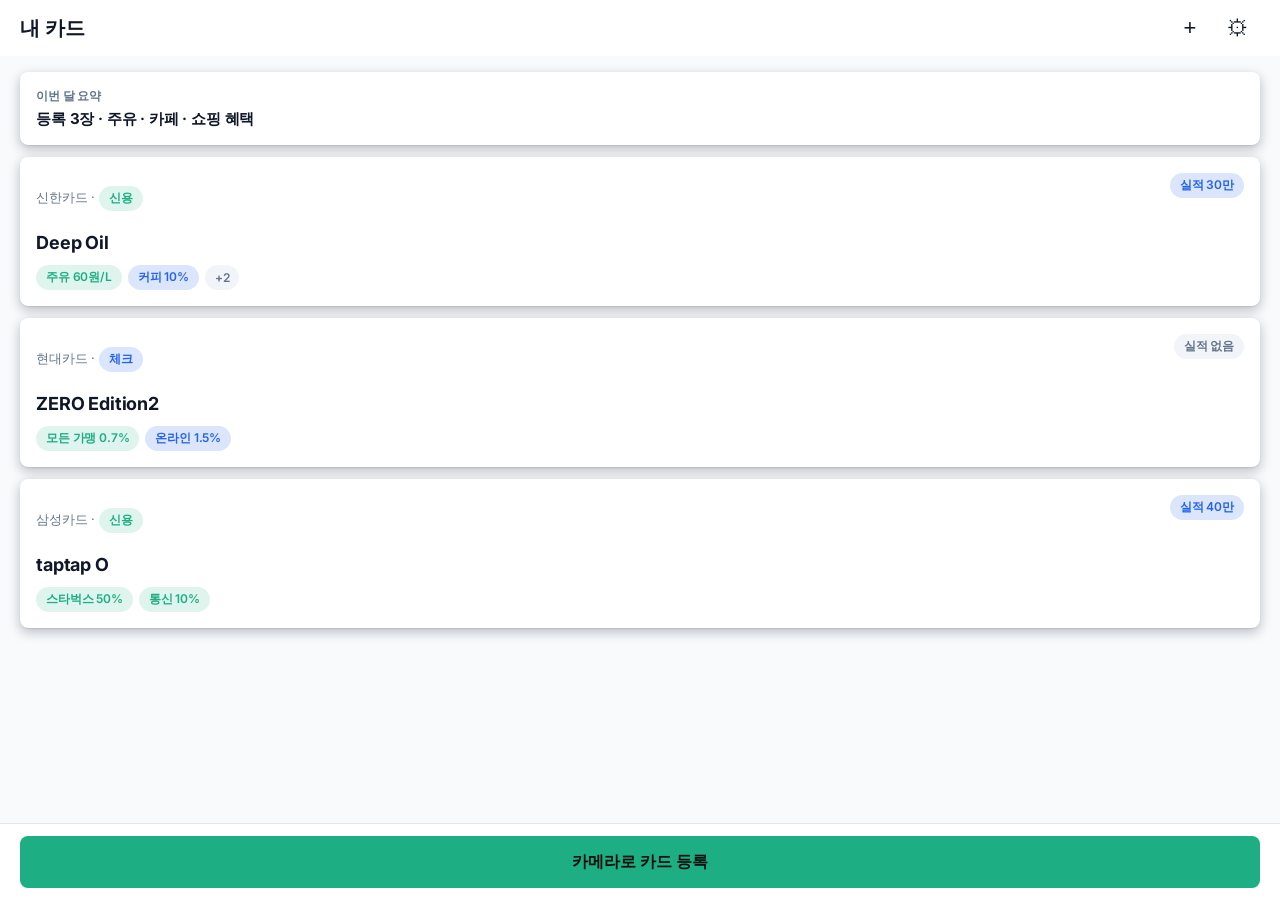
==== index.html @ 64fb3146 "yCard init commit" ====
<!DOCTYPE html>
<html lang="ko">
<head>
  <meta charset="UTF-8" />
  <meta name="viewport" content="width=device-width, initial-scale=1.0, viewport-fit=cover" />
  <meta name="theme-color" content="#f6f8fa" />
  <title>yCard</title>
  <link rel="preconnect" href="https://fonts.googleapis.com" />
  <link href="https://fonts.googleapis.com/css2?family=Inter:wght@400;500;600;700&display=swap" rel="stylesheet" />
  <link rel="stylesheet" href="css/omegon-theme.css" />
  <link rel="stylesheet" href="css/app.css" />
</head>
<body>
  <div class="app-shell">
    <header class="app-header">
      <h1 class="app-title">내 카드</h1>
      <div class="header-actions">
        <button type="button" class="icon-btn" data-later aria-label="카드 등록">+</button>
        <button type="button" class="icon-btn" data-later aria-label="설정">⚙</button>
      </div>
    </header>

    <main class="app-main">
      <section class="rich-card">
        <p class="summary-label">이번 달 요약</p>
        <p class="summary-text">등록 3장 · 주유 · 카페 · 쇼핑 혜택</p>
      </section>

      <article class="rich-card">
        <div class="card-meta">
          <p>신한카드 · <span class="chip tag-primary">신용</span></p>
          <span class="chip tag-secondary">실적 30만</span>
        </div>
        <h2 class="card-name">Deep Oil</h2>
        <div class="chip-row">
          <span class="chip tag-primary">주유 60원/L</span>
          <span class="chip tag-secondary">커피 10%</span>
          <span class="chip badge-muted">+2</span>
        </div>
      </article>

      <article class="rich-card">
        <div class="card-meta">
          <p>현대카드 · <span class="chip tag-secondary">체크</span></p>
          <span class="chip badge-muted">실적 없음</span>
        </div>
        <h2 class="card-name">ZERO Edition2</h2>
        <div class="chip-row">
          <span class="chip tag-primary">모든 가맹 0.7%</span>
          <span class="chip tag-secondary">온라인 1.5%</span>
        </div>
      </article>

      <article class="rich-card">
        <div class="card-meta">
          <p>삼성카드 · <span class="chip tag-primary">신용</span></p>
          <span class="chip tag-secondary">실적 40만</span>
        </div>
        <h2 class="card-name">taptap O</h2>
        <div class="chip-row">
          <span class="chip tag-primary">스타벅스 50%</span>
          <span class="chip tag-primary">통신 10%</span>
        </div>
      </article>
    </main>

    <footer class="app-footer">
      <button type="button" class="primary-btn" data-later>카메라로 카드 등록</button>
    </footer>
  </div>

  <div id="appToast" class="toast" role="status"></div>
  <script src="js/main.js"></script>
</body>
</html>
---- css/omegon-theme.css ----
/* tweakcn Omegon Light 기반
   출처: https://tweakcn.com/themes/cmnkz43lg000004k3b236fakp
   커스텀: Dark 미사용. primary=민트, secondary=인디고 */

:root {
  --background: oklch(0.9838 0.0035 247.8583);
  --foreground: oklch(0.2064 0.0388 265.5472);
  --card: oklch(1.0000 0 0);
  --card-foreground: oklch(0.2064 0.0388 265.5472);
  --popover: oklch(1.0000 0 0);
  --popover-foreground: oklch(0.2064 0.0388 265.5472);
  --primary: oklch(0.6727 0.1333 166.2734);
  --primary-foreground: oklch(0.1579 0.0083 181.7521);
  --secondary: oklch(0.5449 0.2154 262.7414);
  --secondary-foreground: oklch(0.9838 0.0035 247.8583);
  --muted: oklch(0.9684 0.0068 247.8951);
  --muted-foreground: oklch(0.5547 0.0407 257.4404);
  --accent: oklch(0.9743 0.0205 176.0325);
  --accent-foreground: oklch(0.3895 0.1629 262.7042);
  --destructive: oklch(0.6368 0.2078 25.3259);
  --destructive-foreground: oklch(0.9838 0.0035 247.8583);
  --border: oklch(0.9290 0.0126 255.5317);
  --input: oklch(0.9290 0.0126 255.5317);
  --ring: oklch(0.6727 0.1333 166.2734);
  --radius: 0.5rem;
  --font-sans: Inter, system-ui, sans-serif;
  --letter-spacing: -0.01em;
  --tracking-normal: -0.01em;
  --shadow: 0px 4px 12px 0px hsl(222 47% 11% / 0.27), 0px 1px 2px -1px hsl(222 47% 11% / 0.27);
  --shadow-lg: 0px 4px 12px 0px hsl(222 47% 11% / 0.27), 0px 4px 6px -1px hsl(222 47% 11% / 0.27);
}

html, body {
  margin: 0;
  min-height: 100dvh;
  font-family: var(--font-sans);
  letter-spacing: var(--tracking-normal);
  color-scheme: light;
  background: var(--background);
  color: var(--foreground);
}
---- css/app.css ----
.app-shell {
  display: flex;
  flex-direction: column;
  min-height: 100dvh;
  min-height: 100svh;
  padding-top: env(safe-area-inset-top);
}

.app-header {
  height: 56px;
  display: flex;
  align-items: center;
  justify-content: space-between;
  padding: 0 20px;
  background: var(--card);
}

.app-title {
  margin: 0;
  font-size: 20px;
  font-weight: 700;
}

.app-main {
  flex: 1;
  overflow-y: auto;
  padding: 16px 20px;
  display: flex;
  flex-direction: column;
  gap: 12px;
}

.app-footer {
  padding: 12px 20px calc(12px + env(safe-area-inset-bottom));
  background: var(--card);
  border-top: 1px solid var(--border);
}

.icon-btn {
  width: 44px;
  height: 44px;
  display: grid;
  place-items: center;
  border: 0;
  background: transparent;
  color: var(--foreground);
  font-size: 22px;
}

.header-actions {
  display: flex;
  gap: 4px;
}

.rich-card {
  background: var(--card);
  border-radius: var(--radius);
  padding: 16px;
  box-shadow: var(--shadow);
}

.card-meta {
  display: flex;
  align-items: flex-start;
  justify-content: space-between;
  font-size: 13px;
  color: var(--muted-foreground);
}

.card-name {
  margin: 8px 0 0;
  font-size: 18px;
  font-weight: 700;
}

.chip-row {
  display: flex;
  flex-wrap: wrap;
  gap: 6px;
  margin-top: 12px;
}

.summary-label {
  margin: 0;
  font-size: 12px;
  font-weight: 600;
  color: var(--muted-foreground);
}

.summary-text {
  margin: 4px 0 0;
  font-size: 15px;
  font-weight: 700;
}

.tag-primary {
  background: color-mix(in oklch, var(--primary) 14%, transparent);
  color: var(--primary);
}

.tag-secondary {
  background: color-mix(in oklch, var(--secondary) 16%, transparent);
  color: var(--secondary);
}

.badge-muted {
  background: var(--muted);
  color: var(--muted-foreground);
}

.chip {
  display: inline-flex;
  align-items: center;
  border-radius: 999px;
  padding: 4px 10px;
  font-size: 12px;
  font-weight: 600;
}

.primary-btn {
  width: 100%;
  height: 52px;
  border: 0;
  border-radius: var(--radius);
  background: var(--primary);
  color: var(--primary-foreground);
  font-size: 16px;
  font-weight: 700;
}

.toast {
  position: fixed;
  left: 20px;
  right: 20px;
  bottom: calc(88px + env(safe-area-inset-bottom));
  padding: 12px 16px;
  border-radius: var(--radius);
  background: var(--foreground);
  color: var(--card);
  font-size: 14px;
  font-weight: 600;
  text-align: center;
  opacity: 0;
  pointer-events: none;
  transition: opacity 0.2s ease;
  z-index: 20;
}

.toast.is-visible {
  opacity: 1;
}
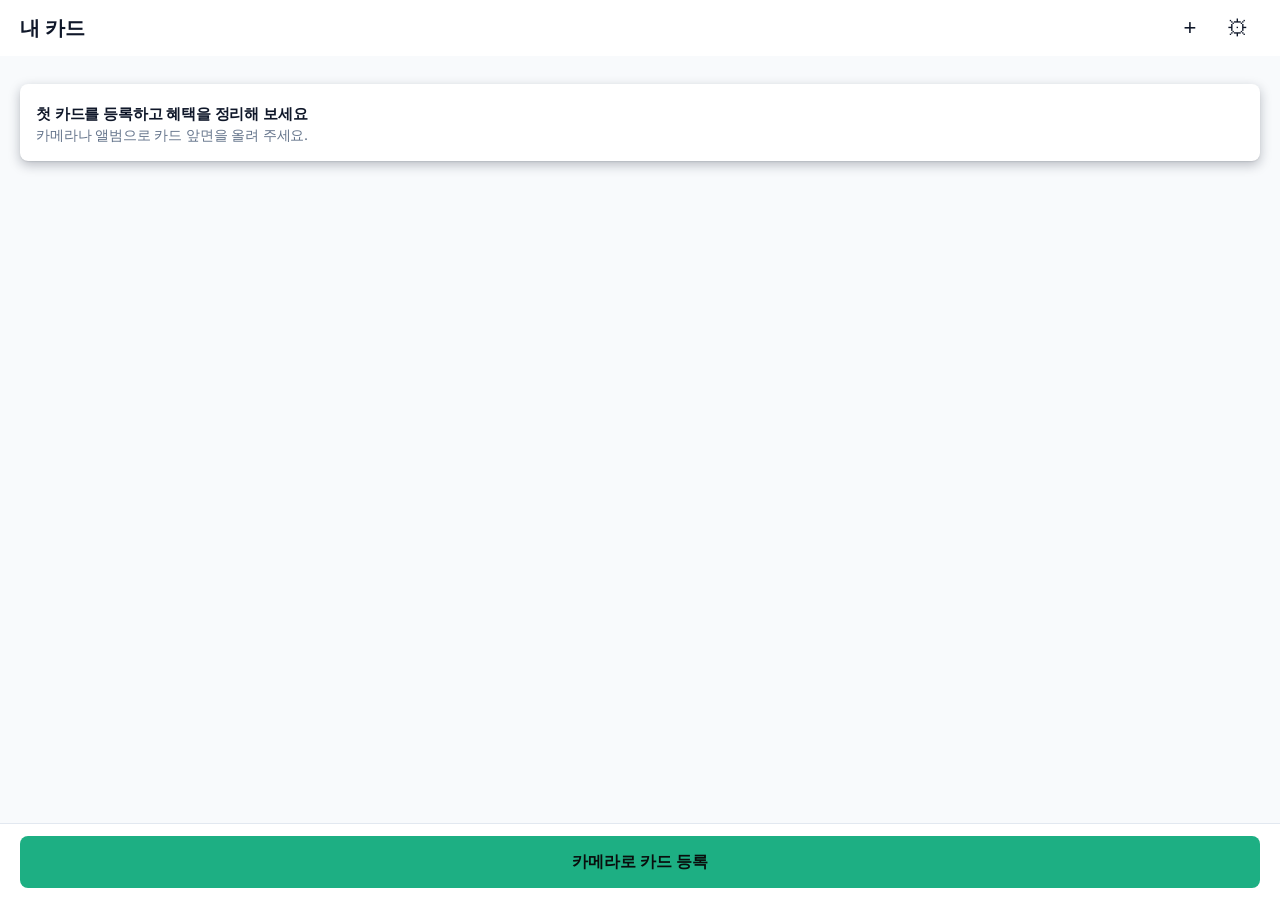
==== commit 97e8b98b: "Connect card image analysis to Vision API" ====
--- a/index.html
+++ b/index.html
@@ -11,65 +11,123 @@
   <link rel="stylesheet" href="css/app.css" />
 </head>
 <body>
-  <div class="app-shell">
+  <!-- 대시보드 -->
+  <div id="dashboardView" class="app-shell">
     <header class="app-header">
       <h1 class="app-title">내 카드</h1>
       <div class="header-actions">
-        <button type="button" class="icon-btn" data-later aria-label="카드 등록">+</button>
+        <button type="button" class="icon-btn" data-open-sheet aria-label="카드 등록">+</button>
         <button type="button" class="icon-btn" data-later aria-label="설정">⚙</button>
       </div>
     </header>
 
     <main class="app-main">
-      <section class="rich-card">
+      <section id="summaryCard" class="rich-card" hidden>
         <p class="summary-label">이번 달 요약</p>
-        <p class="summary-text">등록 3장 · 주유 · 카페 · 쇼핑 혜택</p>
+        <p id="summaryText" class="summary-text">등록 0장</p>
       </section>
 
-      <article class="rich-card">
-        <div class="card-meta">
-          <p>신한카드 · <span class="chip tag-primary">신용</span></p>
-          <span class="chip tag-secondary">실적 30만</span>
-        </div>
-        <h2 class="card-name">Deep Oil</h2>
-        <div class="chip-row">
-          <span class="chip tag-primary">주유 60원/L</span>
-          <span class="chip tag-secondary">커피 10%</span>
-          <span class="chip badge-muted">+2</span>
-        </div>
-      </article>
+      <div id="cardList" class="card-list"></div>
 
-      <article class="rich-card">
-        <div class="card-meta">
-          <p>현대카드 · <span class="chip tag-secondary">체크</span></p>
-          <span class="chip badge-muted">실적 없음</span>
-        </div>
-        <h2 class="card-name">ZERO Edition2</h2>
-        <div class="chip-row">
-          <span class="chip tag-primary">모든 가맹 0.7%</span>
-          <span class="chip tag-secondary">온라인 1.5%</span>
-        </div>
-      </article>
-
-      <article class="rich-card">
-        <div class="card-meta">
-          <p>삼성카드 · <span class="chip tag-primary">신용</span></p>
-          <span class="chip tag-secondary">실적 40만</span>
-        </div>
-        <h2 class="card-name">taptap O</h2>
-        <div class="chip-row">
-          <span class="chip tag-primary">스타벅스 50%</span>
-          <span class="chip tag-primary">통신 10%</span>
-        </div>
-      </article>
+      <section id="emptyState" class="rich-card">
+        <p class="summary-text">첫 카드를 등록하고 혜택을 정리해 보세요</p>
+        <p class="guide-text">카메라나 앨범으로 카드 앞면을 올려 주세요.</p>
+      </section>
     </main>
 
     <footer class="app-footer">
-      <button type="button" class="primary-btn" data-later>카메라로 카드 등록</button>
+      <button type="button" class="primary-btn" data-open-sheet>카메라로 카드 등록</button>
     </footer>
   </div>
 
+  <!-- 촬영 미리보기: AI 전송 직전 -->
+  <div id="previewView" class="app-shell" hidden>
+    <header class="app-header">
+      <button type="button" id="previewBackBtn" class="icon-btn" aria-label="뒤로">←</button>
+      <h1 class="app-title">사진 확인</h1>
+      <span class="header-spacer"></span>
+    </header>
+    <main class="app-main">
+      <p class="guide-text">반드시 카드 앞면을 업로드 해주세요.<br>카드번호가 보이는 화면은 촬영하지 마세요.</p>
+      <img id="previewImage" class="preview-image" alt="선택한 카드 사진" />
+      <p id="previewMeta" class="preview-meta"></p>
+    </main>
+    <footer class="app-footer">
+      <button type="button" id="analyzeReadyBtn" class="primary-btn">분석하기</button>
+      <button type="button" id="previewRetryBtn" class="ghost-btn">다시 촬영 / 선택</button>
+    </footer>
+  </div>
+
+  <!-- AI 결과 확인 / 수정 -->
+  <div id="confirmView" class="app-shell" hidden>
+    <header class="app-header">
+      <button type="button" id="confirmBackBtn" class="icon-btn" aria-label="뒤로">←</button>
+      <h1 class="app-title">결과 확인</h1>
+      <span class="header-spacer"></span>
+    </header>
+    <main class="app-main">
+      <p class="guide-text">틀린 부분은 저장 전에 고쳐 주세요.</p>
+
+      <label class="form-label" for="inputCardName">카드명</label>
+      <input id="inputCardName" class="form-input" type="text" placeholder="예: 신한 Deep Oil" />
+
+      <label class="form-label" for="inputCardCompany">카드사</label>
+      <input id="inputCardCompany" class="form-input" type="text" placeholder="예: 신한카드" />
+
+      <label class="form-label" for="inputCardType">카드 종류</label>
+      <select id="inputCardType" class="form-input">
+        <option value="CREDIT">신용</option>
+        <option value="CHECK">체크</option>
+        <option value="UNKNOWN">기타</option>
+      </select>
+
+      <label class="form-label" for="inputPerformanceNote">전월실적</label>
+      <input id="inputPerformanceNote" class="form-input" type="text" placeholder="예: 전월실적 30만원 이상" />
+      <input id="inputPerformanceSpend" class="form-input" type="number" inputmode="numeric" min="0" step="10000" placeholder="전월실적 금액(원)" />
+
+      <div class="form-label-row">
+        <label class="form-label" for="addBenefitBtn">주요 혜택</label>
+        <button type="button" id="addBenefitBtn" class="text-btn">혜택 추가</button>
+      </div>
+      <div id="benefitList" class="benefit-list"></div>
+    </main>
+    <footer class="app-footer">
+      <button type="button" id="saveCardBtn" class="primary-btn">내 카드에 저장</button>
+      <button type="button" id="confirmRetryBtn" class="ghost-btn">다시 촬영 / 선택</button>
+    </footer>
+  </div>
+
+  <!-- 촬영 / 앨범 선택 -->
+  <div id="actionSheet" class="sheet" hidden>
+    <div class="sheet-dim" data-sheet-dim></div>
+    <div class="sheet-panel" role="dialog" aria-label="사진 등록">
+      <button type="button" class="sheet-item" data-sheet-camera>사진 촬영</button>
+      <button type="button" class="sheet-item" data-sheet-gallery>앨범에서 선택</button>
+      <button type="button" class="sheet-item sheet-cancel" data-sheet-cancel>취소</button>
+    </div>
+  </div>
+
+  <div id="errorModal" class="modal" hidden>
+    <div class="sheet-dim" data-error-dim></div>
+    <div class="modal-panel" role="alertdialog">
+      <h2 data-error-title></h2>
+      <p data-error-body></p>
+      <button type="button" class="ghost-btn" data-error-secondary hidden></button>
+      <button type="button" class="primary-btn" data-error-close>확인</button>
+    </div>
+  </div>
+
+  <div id="loadingOverlay" class="loading" hidden>
+    <div class="loading-box">
+      <p id="loadingText">사진을 준비하고 있어요</p>
+      <button type="button" id="loadingCancelBtn" class="ghost-btn" hidden>취소</button>
+    </div>
+  </div>
+
+  <input id="cameraInput" type="file" accept="image/*" capture="environment" hidden />
+  <input id="galleryInput" type="file" accept="image/*" hidden />
+
   <div id="appToast" class="toast" role="status"></div>
-  <script src="js/main.js"></script>
+  <script type="module" src="js/main.js"></script>
 </body>
 </html>
--- a/css/app.css
+++ b/css/app.css
@@ -149,3 +149,191 @@
 .toast.is-visible {
   opacity: 1;
 }
+
+.header-spacer {
+  width: 44px;
+}
+
+.guide-text {
+  margin: 0;
+  font-size: 14px;
+  line-height: 1.5;
+  color: var(--muted-foreground);
+}
+
+.preview-image {
+  width: 100%;
+  border-radius: var(--radius);
+  background: var(--muted);
+  object-fit: contain;
+  max-height: 52vh;
+}
+
+.preview-meta {
+  margin: 0;
+  font-size: 13px;
+  color: var(--muted-foreground);
+}
+
+.card-list {
+  display: flex;
+  flex-direction: column;
+  gap: 12px;
+}
+
+.form-label {
+  margin: 8px 0 0;
+  font-size: 13px;
+  font-weight: 600;
+  color: var(--muted-foreground);
+}
+
+.form-label-row {
+  display: flex;
+  align-items: center;
+  justify-content: space-between;
+  margin-top: 8px;
+}
+
+.form-input {
+  box-sizing: border-box;
+  width: 100%;
+  height: 48px;
+  padding: 0 14px;
+  border: 1px solid var(--border);
+  border-radius: var(--radius);
+  background: var(--card);
+  color: var(--foreground);
+  font-size: 15px;
+}
+
+.benefit-list {
+  display: flex;
+  flex-direction: column;
+  gap: 8px;
+}
+
+.benefit-row {
+  display: grid;
+  grid-template-columns: 1fr 92px 52px;
+  gap: 6px;
+}
+
+.row-remove,
+.text-btn {
+  border: 0;
+  background: transparent;
+  color: var(--secondary);
+  font-size: 13px;
+  font-weight: 600;
+}
+
+.row-remove {
+  color: var(--muted-foreground);
+}
+
+.ghost-btn {
+  width: 100%;
+  height: 44px;
+  margin-top: 8px;
+  border: 0;
+  background: transparent;
+  color: var(--muted-foreground);
+  font-size: 15px;
+  font-weight: 600;
+}
+
+.sheet, .modal, .loading {
+  position: fixed;
+  inset: 0;
+  z-index: 30;
+}
+
+.sheet-dim {
+  position: absolute;
+  inset: 0;
+  background: rgb(14 22 34 / 0.4);
+}
+
+.sheet-panel {
+  position: absolute;
+  left: 12px;
+  right: 12px;
+  bottom: calc(12px + env(safe-area-inset-bottom));
+  display: flex;
+  flex-direction: column;
+  overflow: hidden;
+  border-radius: 12px;
+  background: var(--card);
+}
+
+.sheet-item {
+  height: 52px;
+  border: 0;
+  border-bottom: 1px solid var(--border);
+  background: var(--card);
+  color: var(--foreground);
+  font-size: 16px;
+  font-weight: 600;
+}
+
+.sheet-item:last-child {
+  border-bottom: 0;
+}
+
+.sheet-cancel {
+  color: var(--muted-foreground);
+}
+
+.modal-panel {
+  position: absolute;
+  left: 24px;
+  right: 24px;
+  top: 50%;
+  transform: translateY(-50%);
+  padding: 20px;
+  border-radius: 12px;
+  background: var(--card);
+  box-shadow: var(--shadow-lg);
+}
+
+.modal-panel h2 {
+  margin: 0;
+  font-size: 18px;
+}
+
+.modal-panel p {
+  margin: 8px 0 16px;
+  font-size: 14px;
+  line-height: 1.5;
+  color: var(--muted-foreground);
+}
+
+.loading {
+  display: grid;
+  place-items: center;
+  background: rgb(14 22 34 / 0.35);
+}
+
+.loading-box {
+  min-width: 220px;
+  padding: 16px 18px 8px;
+  border-radius: var(--radius);
+  background: var(--card);
+  text-align: center;
+}
+
+.loading-box p {
+  margin: 0;
+  font-size: 14px;
+  font-weight: 600;
+}
+
+.loading-box .ghost-btn {
+  height: 40px;
+  margin-top: 4px;
+}
+
+[hidden] {
+  display: none !important;
+}
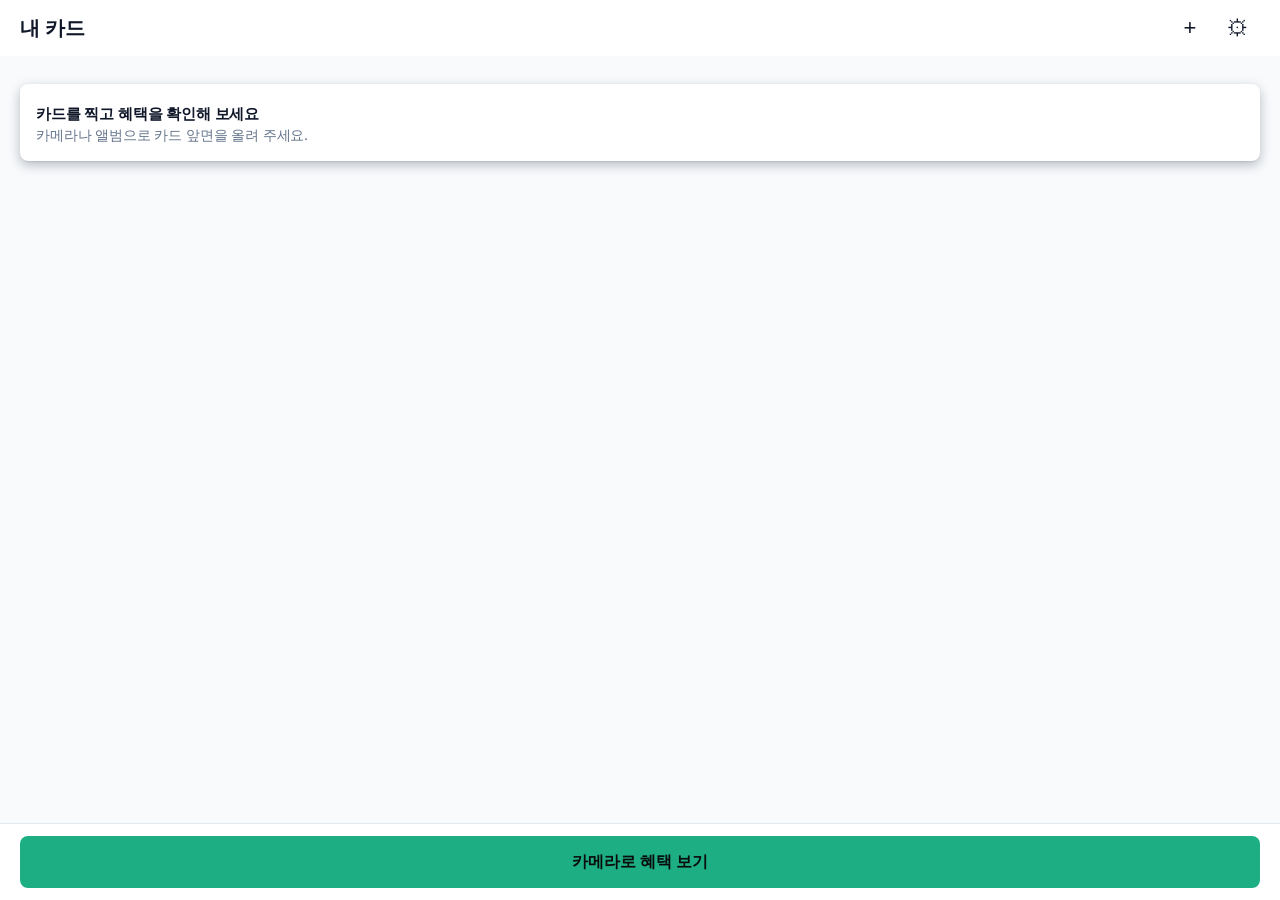
==== commit fdd27c71: "혜택 보기 화면으로 바꾸고 카드사 상세 링크를 연결한다" ====
--- a/index.html
+++ b/index.html
@@ -16,27 +16,27 @@
     <header class="app-header">
       <h1 class="app-title">내 카드</h1>
       <div class="header-actions">
-        <button type="button" class="icon-btn" data-open-sheet aria-label="카드 등록">+</button>
+        <button type="button" class="icon-btn" data-open-sheet aria-label="혜택 보기">+</button>
         <button type="button" class="icon-btn" data-later aria-label="설정">⚙</button>
       </div>
     </header>
 
     <main class="app-main">
       <section id="summaryCard" class="rich-card" hidden>
-        <p class="summary-label">이번 달 요약</p>
-        <p id="summaryText" class="summary-text">등록 0장</p>
+        <p class="summary-label">기억한 카드</p>
+        <p id="summaryText" class="summary-text">기억 0장</p>
       </section>
 
       <div id="cardList" class="card-list"></div>
 
       <section id="emptyState" class="rich-card">
-        <p class="summary-text">첫 카드를 등록하고 혜택을 정리해 보세요</p>
+        <p class="summary-text">카드를 찍고 혜택을 확인해 보세요</p>
         <p class="guide-text">카메라나 앨범으로 카드 앞면을 올려 주세요.</p>
       </section>
     </main>
 
     <footer class="app-footer">
-      <button type="button" class="primary-btn" data-open-sheet>카메라로 카드 등록</button>
+      <button type="button" class="primary-btn" data-open-sheet>카메라로 혜택 보기</button>
     </footer>
   </div>
 
@@ -58,42 +58,31 @@
     </footer>
   </div>
 
-  <!-- AI 결과 확인 / 수정 -->
-  <div id="confirmView" class="app-shell" hidden>
+  <!-- 혜택 보기: 읽기 전용 -->
+  <div id="benefitView" class="app-shell" hidden>
     <header class="app-header">
-      <button type="button" id="confirmBackBtn" class="icon-btn" aria-label="뒤로">←</button>
-      <h1 class="app-title">결과 확인</h1>
+      <button type="button" id="benefitBackBtn" class="icon-btn" aria-label="뒤로">←</button>
+      <h1 class="app-title">혜택 보기</h1>
       <span class="header-spacer"></span>
     </header>
     <main class="app-main">
-      <p class="guide-text">틀린 부분은 저장 전에 고쳐 주세요.</p>
+      <section class="result-head">
+        <h2 id="resultCardName" class="result-card-name"></h2>
+        <p id="resultCardCompany" class="result-card-company"></p>
+      </section>
 
-      <label class="form-label" for="inputCardName">카드명</label>
-      <input id="inputCardName" class="form-input" type="text" placeholder="예: 신한 Deep Oil" />
+      <div id="benefitList" class="benefit-list"></div>
 
-      <label class="form-label" for="inputCardCompany">카드사</label>
-      <input id="inputCardCompany" class="form-input" type="text" placeholder="예: 신한카드" />
-
-      <label class="form-label" for="inputCardType">카드 종류</label>
-      <select id="inputCardType" class="form-input">
-        <option value="CREDIT">신용</option>
-        <option value="CHECK">체크</option>
-        <option value="UNKNOWN">기타</option>
-      </select>
-
-      <label class="form-label" for="inputPerformanceNote">전월실적</label>
-      <input id="inputPerformanceNote" class="form-input" type="text" placeholder="예: 전월실적 30만원 이상" />
-      <input id="inputPerformanceSpend" class="form-input" type="number" inputmode="numeric" min="0" step="10000" placeholder="전월실적 금액(원)" />
-
-      <div class="form-label-row">
-        <label class="form-label" for="addBenefitBtn">주요 혜택</label>
-        <button type="button" id="addBenefitBtn" class="text-btn">혜택 추가</button>
-      </div>
-      <div id="benefitList" class="benefit-list"></div>
+      <section class="notice-box">
+        <p>자세한 한도와 카드별 혜택은 카드사 홈페이지를 참고해주세요</p>
+        <a id="officialLinkBtn" class="link-btn" target="_blank" rel="noopener noreferrer" hidden>이동하기</a>
+      </section>
     </main>
     <footer class="app-footer">
-      <button type="button" id="saveCardBtn" class="primary-btn">내 카드에 저장</button>
-      <button type="button" id="confirmRetryBtn" class="ghost-btn">다시 촬영 / 선택</button>
+      <div class="footer-actions">
+        <button type="button" id="cancelResultBtn" class="ghost-btn">취소</button>
+        <button type="button" id="rememberCardBtn" class="primary-btn">기억</button>
+      </div>
     </footer>
   </div>
 
--- a/css/app.css
+++ b/css/app.css
@@ -68,9 +68,31 @@
 }
 
 .card-name {
-  margin: 8px 0 0;
+  margin: 4px 0 0;
   font-size: 18px;
   font-weight: 700;
+}
+
+.card-company {
+  margin: 0;
+  font-size: 13px;
+  color: var(--muted-foreground);
+}
+
+.result-head {
+  padding-bottom: 4px;
+}
+
+.result-card-name {
+  margin: 0;
+  font-size: 22px;
+  font-weight: 700;
+}
+
+.result-card-company {
+  margin: 6px 0 0;
+  font-size: 14px;
+  color: var(--muted-foreground);
 }
 
 .chip-row {
@@ -213,23 +235,66 @@
   gap: 8px;
 }
 
-.benefit-row {
+.benefit-item {
+  display: flex;
+  align-items: flex-start;
+  gap: 10px;
+  padding: 14px;
+  border-radius: var(--radius);
+  background: var(--card);
+}
+
+.benefit-title {
+  margin: 0;
+  font-size: 15px;
+  font-weight: 700;
+}
+
+.benefit-detail {
+  margin: 4px 0 0;
+  font-size: 13px;
+  color: var(--muted-foreground);
+}
+
+.notice-box {
+  padding: 12px 14px;
+  border-radius: var(--radius);
+  background: var(--muted);
+}
+
+.notice-box p {
+  margin: 0;
+  font-size: 13px;
+  line-height: 1.5;
+  color: var(--muted-foreground);
+}
+
+.link-btn {
+  display: inline-flex;
+  align-items: center;
+  height: 28px;
+  margin-top: 8px;
+  padding: 0 10px;
+  border: 1px solid var(--border);
+  border-radius: 999px;
+  background: var(--card);
+  color: var(--secondary);
+  font-size: 12px;
+  font-weight: 600;
+  text-decoration: none;
+}
+
+.footer-actions {
   display: grid;
-  grid-template-columns: 1fr 92px 52px;
-  gap: 6px;
-}
-
-.row-remove,
-.text-btn {
-  border: 0;
-  background: transparent;
-  color: var(--secondary);
-  font-size: 13px;
-  font-weight: 600;
-}
-
-.row-remove {
-  color: var(--muted-foreground);
+  grid-template-columns: 1fr 1fr;
+  gap: 8px;
+}
+
+.footer-actions .ghost-btn,
+.footer-actions .primary-btn {
+  width: 100%;
+  height: 52px;
+  margin: 0;
 }
 
 .ghost-btn {
